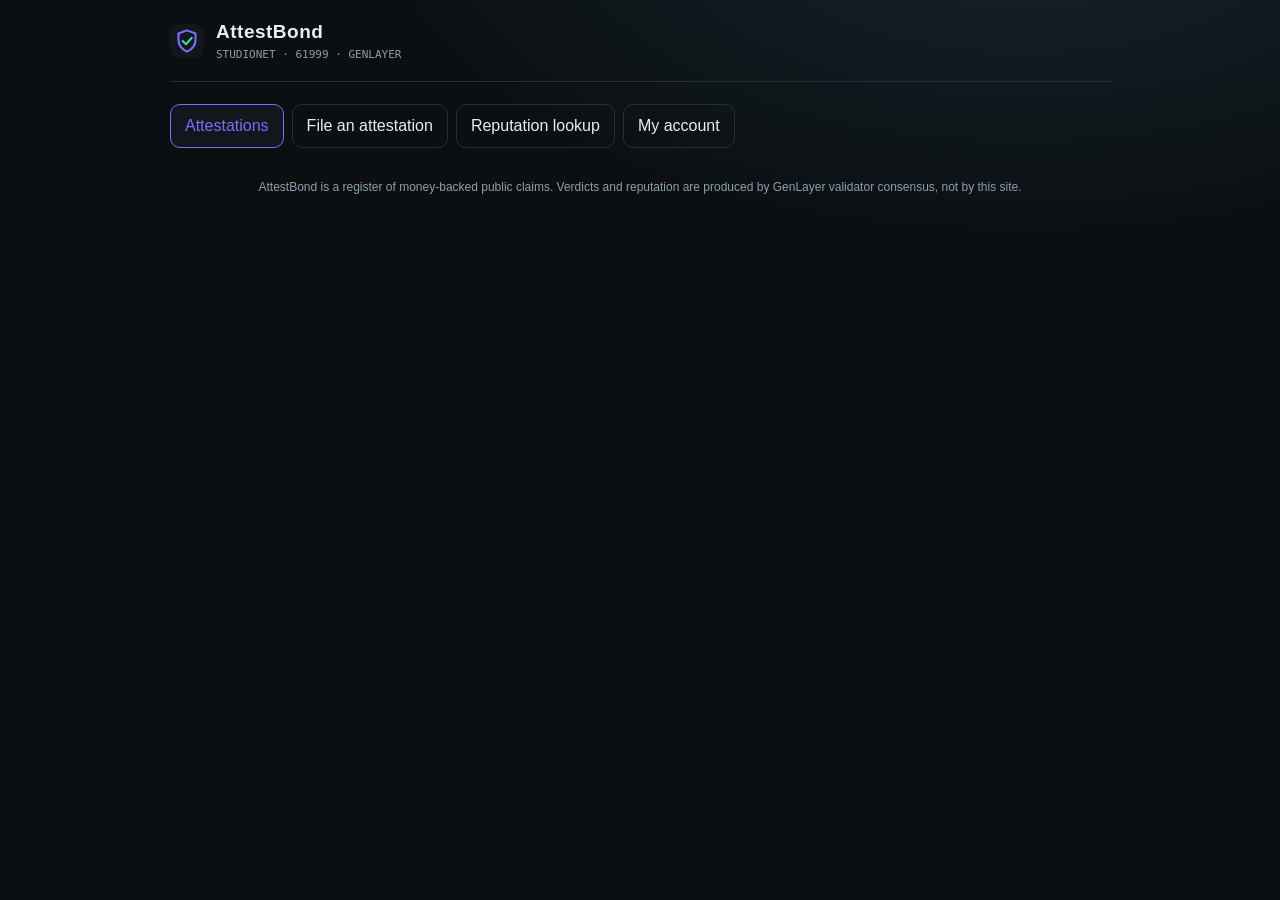
==== frontend/index.html @ cf31a256 "feat(frontend): single-page app with MetaMask signing genlayer-js via esm.sh, board + file-attestati" ====
<!doctype html>
<html lang="en">
<head>
  <meta charset="utf-8" />
  <meta name="viewport" content="width=device-width, initial-scale=1" />
  <title>AttestBond — stake-backed public claims, judged on-chain</title>
  <meta name="description" content="Stake GEN behind a public claim about your project. GenLayer validators read the live sources and rule SUPPORTED or REFUTED, building a money-backed reputation." />
  <link rel="icon" href="data:image/svg+xml,%3Csvg xmlns='http://www.w3.org/2000/svg' viewBox='0 0 64 64'%3E%3Crect width='64' height='64' rx='14' fill='%2311171c'/%3E%3Cpath d='M32 12l16 6v12c0 11-7 18-16 22-9-4-16-11-16-22V18z' fill='none' stroke='%237c6cff' stroke-width='4'/%3E%3Cpath d='M24 32l6 6 11-12' fill='none' stroke='%2346d39a' stroke-width='4' stroke-linecap='round' stroke-linejoin='round'/%3E%3C/svg%3E" />
  <link rel="stylesheet" href="styles.css" />
</head>
<body>
  <div class="wrap">
    <header class="top">
      <div class="brand">
        <svg class="logo" viewBox="0 0 64 64"><rect width="64" height="64" rx="14" fill="#11171c"/><path d="M32 12l16 6v12c0 11-7 18-16 22-9-4-16-11-16-22V18z" fill="none" stroke="#7c6cff" stroke-width="4"/><path d="M24 32l6 6 11-12" fill="none" stroke="#46d39a" stroke-width="4" stroke-linecap="round" stroke-linejoin="round"/></svg>
        <div>
          <h1>AttestBond</h1>
          <div class="net">STUDIONET · 61999 · GENLAYER</div>
        </div>
      </div>
      <div class="wallet" id="wallet"></div>
    </header>

    <nav class="tabs" id="tabs">
      <button data-view="board" class="active">Attestations</button>
      <button data-view="file">File an attestation</button>
      <button data-view="reputation">Reputation lookup</button>
      <button data-view="account">My account</button>
    </nav>

    <main id="view"></main>

    <div class="foot">
      AttestBond is a register of money-backed public claims. Verdicts and reputation are
      produced by GenLayer validator consensus, not by this site.
      <span id="contract-foot"></span>
    </div>
  </div>
  <script type="module" src="app.js"></script>
</body>
</html>
---- frontend/styles.css ----
:root {
  --bg: #0b0f12;
  --panel: #11171c;
  --panel-2: #161e25;
  --line: #243038;
  --text: #e8eef2;
  --muted: #8ba0ad;
  --accent: #7c6cff;
  --accent-2: #46d39a;
  --red: #ef5a5a;
  --green: #35c759;
  --amber: #f4a63b;
  --blue: #4aa3ff;
  --radius: 14px;
  --mono: ui-monospace, SFMono-Regular, Menlo, monospace;
  --sans: -apple-system, BlinkMacSystemFont, "Segoe UI", Roboto, Helvetica, Arial, sans-serif;
}
* { box-sizing: border-box; }
html, body { margin: 0; padding: 0; }
body {
  background: radial-gradient(1200px 600px at 80% -10%, #15232a 0%, var(--bg) 55%);
  color: var(--text);
  font-family: var(--sans);
  line-height: 1.5;
  min-height: 100vh;
}
a { color: var(--accent); text-decoration: none; }
a:hover { text-decoration: underline; }
.wrap { max-width: 980px; margin: 0 auto; padding: 0 20px 80px; }

header.top {
  display: flex; align-items: center; justify-content: space-between;
  gap: 16px; padding: 18px 0; border-bottom: 1px solid var(--line); flex-wrap: wrap;
}
.brand { display: flex; align-items: center; gap: 12px; }
.brand .logo { width: 34px; height: 34px; border-radius: 9px; }
.brand h1 { font-size: 19px; margin: 0; letter-spacing: .5px; }
.brand .net { font-family: var(--mono); font-size: 11px; color: var(--muted); }
.wallet { display: flex; align-items: center; gap: 10px; flex-wrap: wrap; }
.pill { font-family: var(--mono); font-size: 12px; padding: 5px 10px; border: 1px solid var(--line); border-radius: 999px; color: var(--muted); }
.pill.ok { color: var(--green); border-color: #1f5132; }
.pill.bad { color: var(--amber); border-color: #5a4320; }

button {
  font: inherit; cursor: pointer; border-radius: 10px; border: 1px solid var(--line);
  background: var(--panel-2); color: var(--text); padding: 9px 14px; transition: .15s;
}
button:hover { border-color: var(--accent); }
button.primary { background: var(--accent); color: #042019; border-color: var(--accent); font-weight: 600; }
button.primary:hover { filter: brightness(1.08); }
button:disabled { opacity: .5; cursor: not-allowed; }

nav.tabs { display: flex; gap: 8px; margin: 22px 0 18px; flex-wrap: wrap; }
nav.tabs button { background: transparent; }
nav.tabs button.active { background: var(--panel); border-color: var(--accent); color: var(--accent); }

.card { background: var(--panel); border: 1px solid var(--line); border-radius: var(--radius); padding: 20px; margin-bottom: 16px; }
.card h2 { margin: 0 0 4px; font-size: 17px; }
.card .sub { color: var(--muted); font-size: 13px; margin-bottom: 16px; }

label { display: block; font-size: 13px; color: var(--muted); margin: 14px 0 6px; }
input, textarea, select {
  width: 100%; background: var(--bg); border: 1px solid var(--line); color: var(--text);
  border-radius: 10px; padding: 10px 12px; font: inherit; resize: vertical;
}
input:focus, textarea:focus { outline: none; border-color: var(--accent); }
.row { display: flex; gap: 12px; flex-wrap: wrap; }
.row > div { flex: 1; min-width: 180px; }
.hint { font-size: 12px; color: var(--muted); margin-top: 5px; }

.status-line { display: flex; align-items: center; gap: 10px; margin-top: 16px; font-size: 14px; min-height: 22px; }
.spinner { width: 15px; height: 15px; border: 2px solid var(--line); border-top-color: var(--accent); border-radius: 50%; animation: spin 0.8s linear infinite; }
@keyframes spin { to { transform: rotate(360deg); } }
.err { color: var(--red); }
.good { color: var(--green); }

.order { background: var(--panel); border: 1px solid var(--line); border-radius: var(--radius); padding: 16px 18px; margin-bottom: 12px; cursor: pointer; transition: .15s; }
.order:hover { border-color: var(--accent); }
.order .hd { display: flex; justify-content: space-between; align-items: center; gap: 12px; }
.order .title { font-weight: 600; }
.order .meta { color: var(--muted); font-size: 12px; font-family: var(--mono); margin-top: 6px; }

.badge { font-family: var(--mono); font-size: 11px; padding: 3px 9px; border-radius: 999px; border: 1px solid var(--line); white-space: nowrap; }
.badge.OPEN { color: var(--blue); border-color: #1d3a5a; }
.badge.DELIVERED, .badge.SUPPORTED { color: var(--green); border-color: #1f5132; }
.badge.FAILED, .badge.REFUTED { color: var(--red); border-color: #5a2222; }
.badge.LAPSED { color: var(--muted); }
.badge.INCONCLUSIVE, .badge.NONE { color: var(--amber); border-color: #5a4320; }

.kv { display: grid; grid-template-columns: 150px 1fr; gap: 8px 14px; font-size: 14px; margin: 14px 0; }
.kv .k { color: var(--muted); }
.kv .v { word-break: break-word; }
.mono { font-family: var(--mono); font-size: 13px; }
.reason { background: var(--panel-2); border-left: 3px solid var(--accent); padding: 12px 14px; border-radius: 8px; margin: 12px 0; font-size: 14px; }
.empty { color: var(--muted); text-align: center; padding: 40px 0; }
.foot { color: var(--muted); font-size: 12px; text-align: center; margin-top: 30px; }
.inline-actions { display: flex; gap: 10px; flex-wrap: wrap; margin-top: 16px; }
details.ev summary { cursor: pointer; color: var(--muted); font-size: 13px; }
details.ev a { display: block; font-family: var(--mono); font-size: 12px; margin: 6px 0; word-break: break-all; }
.banner { background: var(--panel-2); border: 1px dashed var(--line); border-radius: 10px; padding: 12px 14px; font-size: 13px; color: var(--muted); margin-bottom: 16px; }
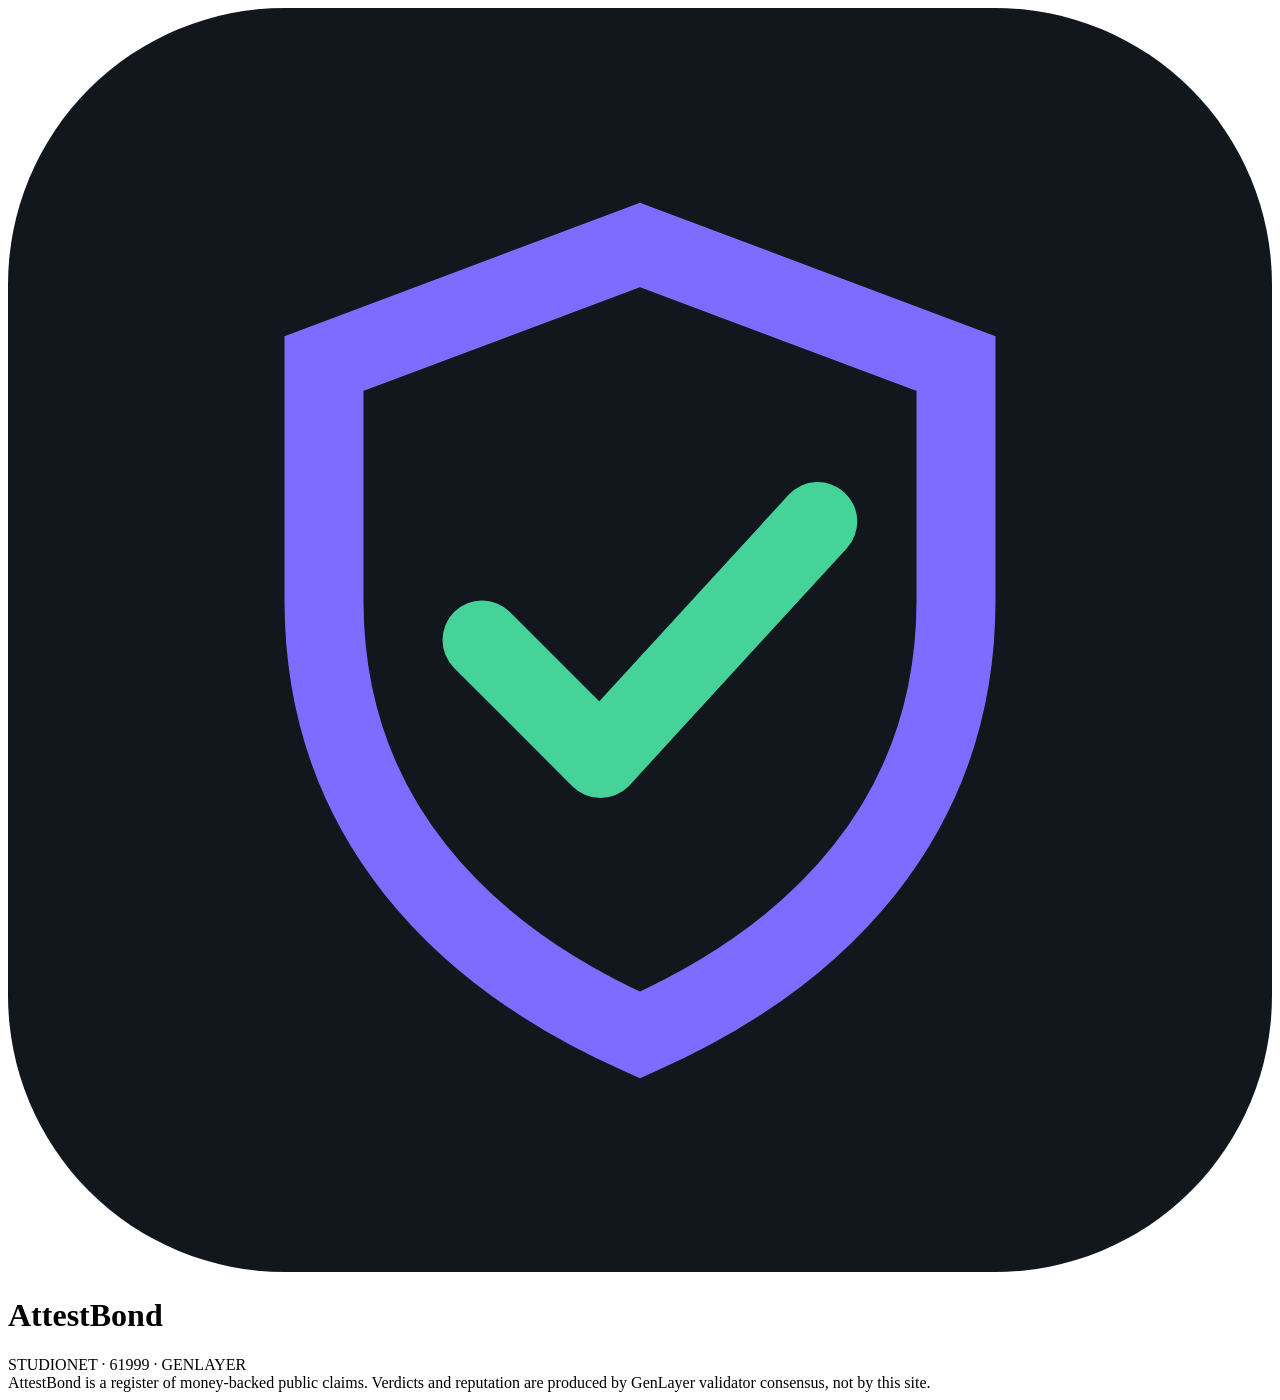
==== commit 2641743a: "feat(frontend): split single page into dedicated routes + Explorer Address judge feedback: break up " ====
--- a/frontend/index.html
+++ b/frontend/index.html
@@ -4,38 +4,27 @@
   <meta charset="utf-8" />
   <meta name="viewport" content="width=device-width, initial-scale=1" />
   <title>AttestBond — stake-backed public claims, judged on-chain</title>
-  <meta name="description" content="Stake GEN behind a public claim about your project. GenLayer validators read the live sources and rule SUPPORTED or REFUTED, building a money-backed reputation." />
+  <meta name="description" content="Stake GEN behind a public claim; GenLayer validators read the live sources and rule SUPPORTED or REFUTED, building a money-backed reputation." />
   <link rel="icon" href="data:image/svg+xml,%3Csvg xmlns='http://www.w3.org/2000/svg' viewBox='0 0 64 64'%3E%3Crect width='64' height='64' rx='14' fill='%2311171c'/%3E%3Cpath d='M32 12l16 6v12c0 11-7 18-16 22-9-4-16-11-16-22V18z' fill='none' stroke='%237c6cff' stroke-width='4'/%3E%3Cpath d='M24 32l6 6 11-12' fill='none' stroke='%2346d39a' stroke-width='4' stroke-linecap='round' stroke-linejoin='round'/%3E%3C/svg%3E" />
-  <link rel="stylesheet" href="styles.css" />
+  <link rel="stylesheet" href="/styles.css" />
 </head>
-<body>
+<body data-page="board">
   <div class="wrap">
     <header class="top">
-      <div class="brand">
+      <a class="brand" href="/" style="text-decoration:none;color:inherit">
         <svg class="logo" viewBox="0 0 64 64"><rect width="64" height="64" rx="14" fill="#11171c"/><path d="M32 12l16 6v12c0 11-7 18-16 22-9-4-16-11-16-22V18z" fill="none" stroke="#7c6cff" stroke-width="4"/><path d="M24 32l6 6 11-12" fill="none" stroke="#46d39a" stroke-width="4" stroke-linecap="round" stroke-linejoin="round"/></svg>
-        <div>
-          <h1>AttestBond</h1>
-          <div class="net">STUDIONET · 61999 · GENLAYER</div>
-        </div>
-      </div>
+        <div><h1>AttestBond</h1><div class="net">STUDIONET · 61999 · GENLAYER</div></div>
+      </a>
       <div class="wallet" id="wallet"></div>
     </header>
-
-    <nav class="tabs" id="tabs">
-      <button data-view="board" class="active">Attestations</button>
-      <button data-view="file">File an attestation</button>
-      <button data-view="reputation">Reputation lookup</button>
-      <button data-view="account">My account</button>
-    </nav>
-
+    <nav class="tabs" id="nav"></nav>
     <main id="view"></main>
-
     <div class="foot">
       AttestBond is a register of money-backed public claims. Verdicts and reputation are
       produced by GenLayer validator consensus, not by this site.
       <span id="contract-foot"></span>
     </div>
   </div>
-  <script type="module" src="app.js"></script>
+  <script type="module" src="/app.js"></script>
 </body>
 </html>
